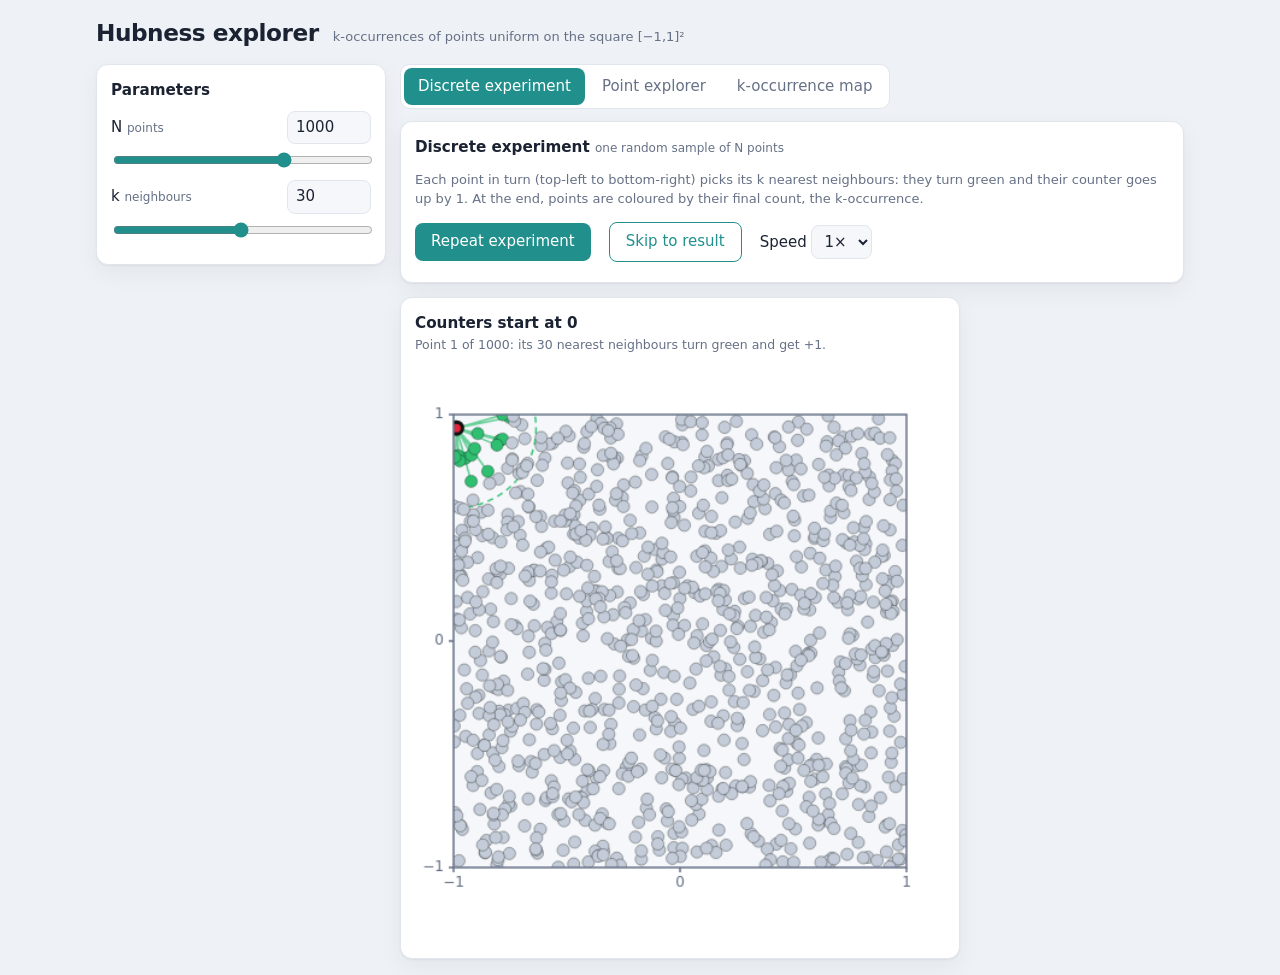
==== index.html @ 0003acc8 "first commit" ====
<!doctype html>
<html lang="en"><head><meta charset="utf-8">
<meta name="viewport" content="width=device-width,initial-scale=1,viewport-fit=cover">
<title>Hubness explorer</title><link rel="stylesheet" href="style.css"></head><body>
<header><h1>Hubness explorer</h1><span class="mut">k-occurrences of points uniform on the square [−1,1]²</span></header>
<div class="app">
<aside>
  <section class="box"><h2>Parameters</h2>
    <div class="par"><label for="nS">N <small>points</small></label><input id="nI" type="number" min="10" max="10000"><input id="nS" type="range" min="0" max="1000"></div>
    <div class="par"><label for="kS">k <small>neighbours</small></label><input id="kI" type="number" min="1"><input id="kS" type="range" min="0" max="1000"></div>
  </section>
  <section class="box" id="pointBox"><h2>The point</h2>
    <div class="seg" role="group" aria-label="Role of the point"><button data-r="c">c · reference</button><button data-r="x" class="on">x · target</button></div>
    <p class="hint" id="hint"></p>
    <label class="chk"><input type="checkbox" id="two"> Show <span id="twoL">c</span> as a second point</label>
    <div class="kv"><span>position</span><b id="pos"></b></div>
    <div class="kv"><span>O<sup>k:N</sup>(x)</span><b id="oval" class="big"></b></div>
  </section>
</aside>
<main>
  <div class="tabs"><button id="tD" class="on">Discrete experiment</button><button id="tE">Point explorer</button><button id="tO">k-occurrence map</button></div>
  <section id="disc">
    <div class="box"><h2>Discrete experiment <small>one random sample of N points</small></h2>
      <p class="mut">Each point in turn (top-left to bottom-right) picks its k nearest neighbours: they turn green and their counter goes up by 1. At the end, points are coloured by their final count, the k-occurrence.</p>
      <div class="row"><button class="btn" id="dRep">Repeat experiment</button><button class="btn ghost" id="dSkip">Skip to result</button>
        <label>Speed <select id="spd"><option value="1">1×</option><option value="2">2×</option><option value="4">4×</option><option value="8">8×</option></select></label></div>
      <div class="mut" id="dnote"></div></div>
    <div class="grid one" id="dgrid"></div>
  </section>
  <section id="explore" class="hide">
    <div class="grid" id="grid"></div>
    <div class="box"><h2>Empirical check <small>for the current x</small></h2>
      <div class="row"><label>Experiments <input id="E" type="number" value="200" min="1" max="5000"></label><button class="btn" id="simB">Simulate</button></div>
      <div id="simT" class="mut">Draws N uniform points per experiment and counts how many have x among their k nearest neighbours.</div>
      <canvas id="hist" width="600" height="120" class="wide"></canvas></div>
  <section class="box"><h2>Display</h2>
    <div class="par"><label for="rS">Resolution <small id="rV">150</small></label><span></span><input id="rS" type="range" min="30" max="200" step="10" value="150"></div>
    <label class="chk"><input type="checkbox" id="ord"> Show order 1+(N−1)·C instead of C</label>
  </section>
  </section>
  <section id="omap" class="hide">
    <p class="mut">Expected k-occurrence of every x, computed by midpoint integration over c; only 1/8 of the points are computed thanks to the square's symmetry.</p>
    <div class="grid one" id="ogrid"></div>
    <div class="box"><h2>Display</h2>
      <p class="mut">Midpoint integration over c, computing only 1/8 of the points thanks to the square's symmetry.</p>
      <div class="row"><label>Resolution <input id="oS" type="range" min="20" max="200" step="10" value="100"> <span id="oV">100</span></label><span id="oP" class="mut"></span></div></div>

  </section>
</main></div>
<script src="script.js"></script></body></html>
---- style.css ----
:root{--bg:#eef1f5;--panel:#fff;--tx:#1b2333;--mut:#667186;--line:#e1e6ee;--ac:#21908d;--field:#f5f7fa;--sh:0 1px 2px rgba(20,30,50,.06),0 8px 24px rgba(20,30,50,.05)}
@media(prefers-color-scheme:dark){:root:not([data-theme="light"]){--bg:#0f141e;--panel:#172033;--tx:#e6eaf2;--mut:#93a0b6;--line:#26304a;--ac:#35b779;--field:#0f141e;--sh:none}}
:root[data-theme="dark"]{--bg:#0f141e;--panel:#172033;--tx:#e6eaf2;--mut:#93a0b6;--line:#26304a;--ac:#35b779;--field:#0f141e;--sh:none}
:root{box-sizing:border-box;padding-top:env(safe-area-inset-top,0px);padding-bottom:env(safe-area-inset-bottom,0px)}
*{box-sizing:inherit}
html{background:var(--bg);scroll-padding-top:env(safe-area-inset-top,0px)}
body{margin:0 auto;max-width:1120px;padding:16px;background:var(--bg);color:var(--tx);font:15px/1.45 system-ui,-apple-system,"Segoe UI",sans-serif}
header{display:flex;flex-wrap:wrap;align-items:baseline;gap:4px 14px;margin-bottom:14px}
h1{font-size:1.45rem;font-weight:700;letter-spacing:-.02em;margin:0}
h2{font-size:.95rem;font-weight:650;margin:0 0 10px}
h2 small,label small{font-weight:400;color:var(--mut);font-size:12px}
.mut,.hint{color:var(--mut);font-size:13px}
.app{display:grid;grid-template-columns:290px minmax(0,1fr);gap:14px;align-items:start}
aside{display:flex;flex-direction:column;gap:12px;position:sticky;top:12px}
@media(max-width:860px){.app{grid-template-columns:1fr}aside{position:static}}
.box,.panel{background:var(--panel);border:1px solid var(--line);border-radius:12px;padding:14px;box-shadow:var(--sh);margin-bottom:0}
main .box{margin-top:14px}
.par{display:grid;grid-template-columns:1fr 84px;gap:6px 8px;align-items:center;margin-bottom:10px}
.par input[type=range]{grid-column:1/3}
input[type=number]{width:100%;background:var(--field);color:var(--tx);border:1px solid var(--line);border-radius:8px;padding:5px 8px;font:inherit}
input[type=range]{width:100%;accent-color:var(--ac)}
.seg{display:grid;grid-template-columns:1fr 1fr;background:var(--field);border:1px solid var(--line);border-radius:10px;padding:3px;gap:3px}
.seg button{border:0;background:transparent;color:var(--mut);padding:8px 6px;border-radius:8px;font:inherit;font-size:14px;cursor:pointer}
.seg button.on[data-r=c]{background:#e5253d;color:#fff}
.seg button.on[data-r=x]{background:#16181d;color:#fff}
.hint{margin:8px 0}
.kv{display:flex;justify-content:space-between;align-items:baseline;padding:6px 0;border-top:1px solid var(--line)}
.kv span{color:var(--mut)}
.big{font-size:1.35rem;color:var(--ac)}
.chk{display:flex;gap:8px;font-size:14px;margin-top:4px}
.tabs{display:inline-flex;background:var(--panel);border:1px solid var(--line);border-radius:10px;padding:3px;gap:3px;margin-bottom:12px}
.tabs button{border:0;background:transparent;color:var(--mut);padding:8px 14px;border-radius:8px;font:inherit;cursor:pointer}
.tabs .on{background:var(--ac);color:#fff}
.btn{background:var(--ac);color:#fff;border:0;border-radius:8px;padding:8px 16px;font:inherit;cursor:pointer}
.row{display:flex;flex-wrap:wrap;gap:8px 18px;align-items:center;margin:6px 0}
.row input[type=number]{width:90px}
.grid{display:grid;grid-template-columns:1fr 1fr;gap:14px}
.grid.one{grid-template-columns:minmax(0,560px)}
@media(max-width:700px){.grid{grid-template-columns:1fr}}
.panel h3{font-size:.95rem;font-weight:650;margin:0}
.panel .sub{color:var(--mut);font-size:12.5px;margin:2px 0 8px;min-height:2.6em}
canvas{width:100%;aspect-ratio:1;display:block;touch-action:none;cursor:crosshair}
canvas.wide{aspect-ratio:auto;margin-top:8px;cursor:default}
.bar{height:8px;border-radius:4px;margin-top:8px}
.sc{display:flex;justify-content:space-between;color:var(--mut);font-size:12px;margin-top:2px}
.hov{color:var(--mut);font-size:12px;min-height:1.3em;margin-top:2px}
.hide{display:none}

.btn.ghost{background:transparent;color:var(--ac);border:1px solid var(--ac)}
select{background:var(--field);color:var(--tx);border:1px solid var(--line);border-radius:8px;padding:6px 8px;font:inherit}
#disc .box{margin-top:0;margin-bottom:14px}

.hov.val{color:var(--tx);font-size:13px;margin-top:6px}
.kv b{text-align:right}
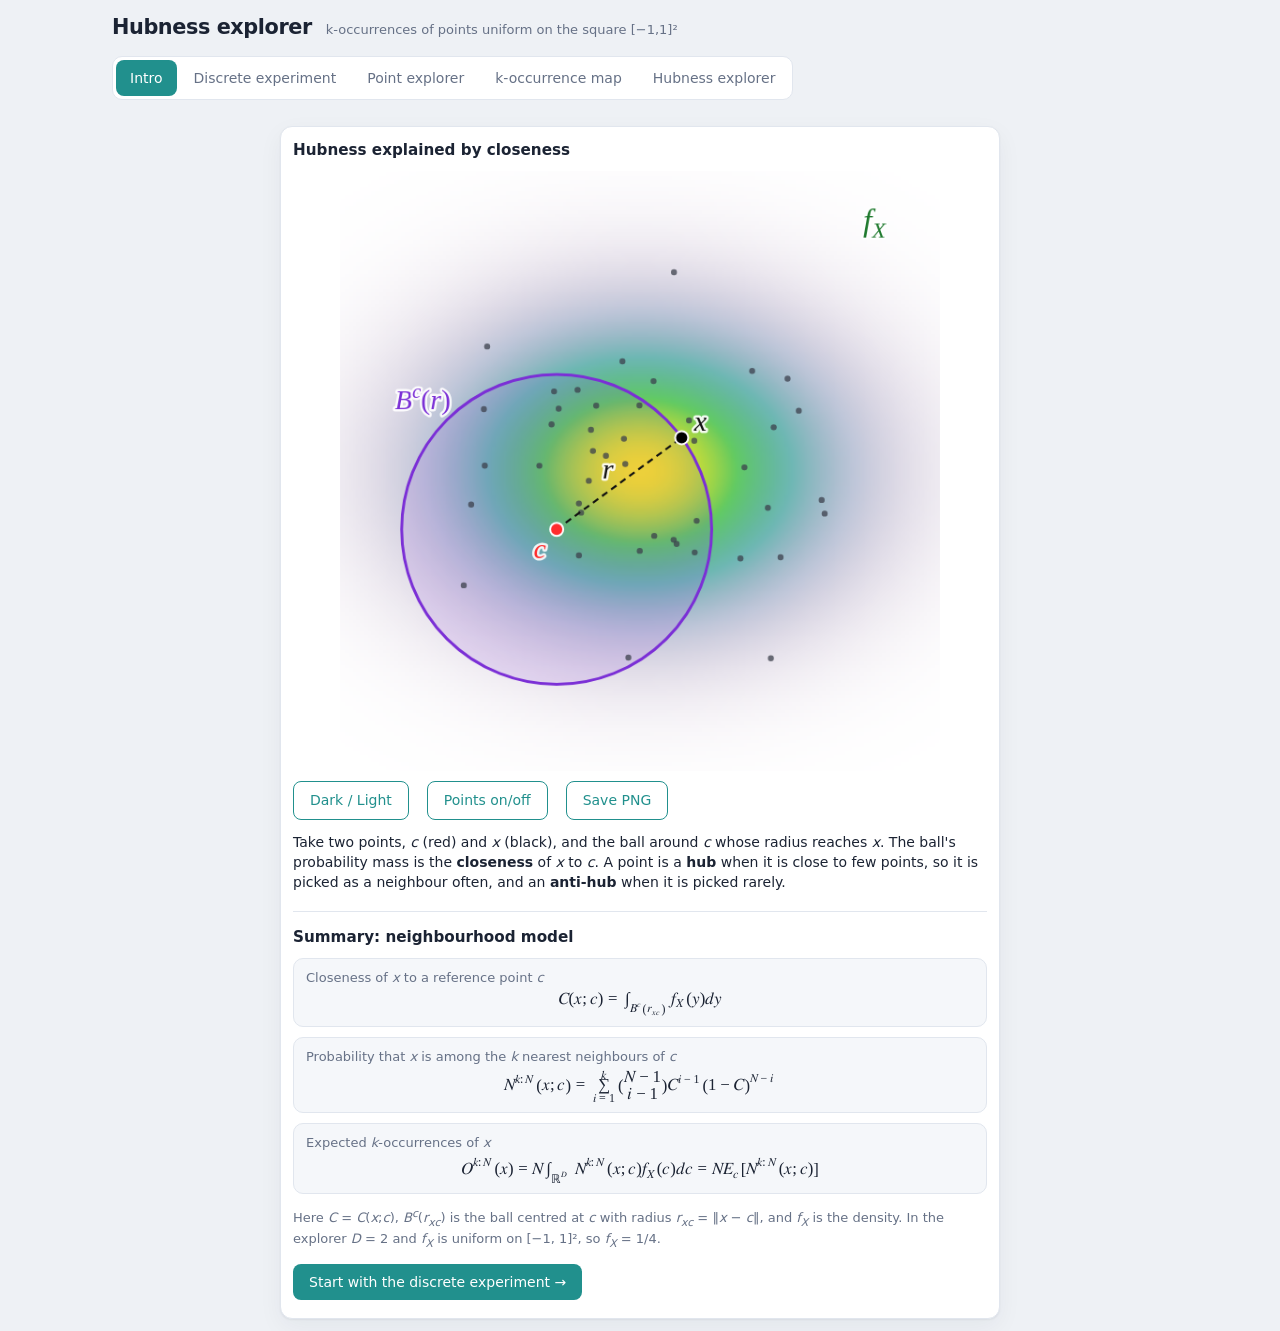
==== commit e956aa4d: "Add files via upload" ====
--- a/index.html
+++ b/index.html
@@ -4,22 +4,28 @@
 <title>Hubness explorer</title><link rel="stylesheet" href="style.css"></head><body>
 <header><h1>Hubness explorer</h1><span class="mut">k-occurrences of points uniform on the square [−1,1]²</span></header>
 <div class="app">
-<aside>
+<aside id="side">
   <section class="box"><h2>Parameters</h2>
     <div class="par"><label for="nS">N <small>points</small></label><input id="nI" type="number" min="10" max="10000"><input id="nS" type="range" min="0" max="1000"></div>
     <div class="par"><label for="kS">k <small>neighbours</small></label><input id="kI" type="number" min="1"><input id="kS" type="range" min="0" max="1000"></div>
   </section>
-  <section class="box" id="pointBox"><h2>The point</h2>
-    <div class="seg" role="group" aria-label="Role of the point"><button data-r="c">c · reference</button><button data-r="x" class="on">x · target</button></div>
-    <p class="hint" id="hint"></p>
-    <label class="chk"><input type="checkbox" id="two"> Show <span id="twoL">c</span> as a second point</label>
-    <div class="kv"><span>position</span><b id="pos"></b></div>
-    <div class="kv"><span>O<sup>k:N</sup>(x)</span><b id="oval" class="big"></b></div>
-  </section>
 </aside>
 <main>
-  <div class="tabs"><button id="tD" class="on">Discrete experiment</button><button id="tE">Point explorer</button><button id="tO">k-occurrence map</button></div>
-  <section id="disc">
+  <div class="tabs"><button id="tI" class="on">Intro</button><button id="tD">Discrete experiment</button><button id="tE">Point explorer</button><button id="tO">k-occurrence map</button><button id="tH">Hubness explorer</button></div>
+  <section id="intro">
+    <div class="box intro"><h2>Hubness explained by closeness</h2>
+      <canvas id="ic" class="diag"></canvas>
+      <div class="row"><button class="btn ghost" id="iTheme">Dark / Light</button><button class="btn ghost" id="iPts">Points on/off</button><button class="btn ghost" id="iPng">Save PNG</button></div>
+      <p>Take two points, <i>c</i> (red) and <i>x</i> (black), and the ball around <i>c</i> whose radius reaches <i>x</i>. The ball's probability mass is the <b>closeness</b> of <i>x</i> to <i>c</i>. A point is a <b>hub</b> when it is close to few points, so it is picked as a neighbour often, and an <b>anti-hub</b> when it is picked rarely.</p>
+      <h2 class="sum">Summary: neighbourhood model</h2>
+      <div class="item"><div class="lab">Closeness of <i>x</i> to a reference point <i>c</i></div><div class="eq"><math display="block"><mi>C</mi><mo>(</mo><mi>x</mi><mo>;</mo><mi>c</mi><mo>)</mo><mo>=</mo><msub><mo>∫</mo><mrow><msup><mi>B</mi><mi>c</mi></msup><mo>(</mo><msub><mi>r</mi><mrow><mi>x</mi><mi>c</mi></mrow></msub><mo>)</mo></mrow></msub><msub><mi>f</mi><mi>X</mi></msub><mo>(</mo><mi>y</mi><mo>)</mo><mi>d</mi><mi>y</mi></math></div></div>
+      <div class="item"><div class="lab">Probability that <i>x</i> is among the <i>k</i> nearest neighbours of <i>c</i></div><div class="eq"><math display="block"><msup><mi>N</mi><mrow><mi>k</mi><mo>:</mo><mi>N</mi></mrow></msup><mo>(</mo><mi>x</mi><mo>;</mo><mi>c</mi><mo>)</mo><mo>=</mo><munderover><mo>∑</mo><mrow><mi>i</mi><mo>=</mo><mn>1</mn></mrow><mi>k</mi></munderover><mo>(</mo><mfrac linethickness="0"><mrow><mi>N</mi><mo>−</mo><mn>1</mn></mrow><mrow><mi>i</mi><mo>−</mo><mn>1</mn></mrow></mfrac><mo>)</mo><msup><mi>C</mi><mrow><mi>i</mi><mo>−</mo><mn>1</mn></mrow></msup><msup><mrow><mo>(</mo><mn>1</mn><mo>−</mo><mi>C</mi><mo>)</mo></mrow><mrow><mi>N</mi><mo>−</mo><mi>i</mi></mrow></msup></math></div></div>
+      <div class="item"><div class="lab">Expected <i>k</i>-occurrences of <i>x</i></div><div class="eq"><math display="block"><msup><mi>O</mi><mrow><mi>k</mi><mo>:</mo><mi>N</mi></mrow></msup><mo>(</mo><mi>x</mi><mo>)</mo><mo>=</mo><mi>N</mi><msub><mo>∫</mo><msup><mi>ℝ</mi><mi>D</mi></msup></msub><msup><mi>N</mi><mrow><mi>k</mi><mo>:</mo><mi>N</mi></mrow></msup><mo>(</mo><mi>x</mi><mo>;</mo><mi>c</mi><mo>)</mo><msub><mi>f</mi><mi>X</mi></msub><mo>(</mo><mi>c</mi><mo>)</mo><mi>d</mi><mi>c</mi><mo>=</mo><mi>N</mi><msub><mi>E</mi><mi>c</mi></msub><mo>[</mo><msup><mi>N</mi><mrow><mi>k</mi><mo>:</mo><mi>N</mi></mrow></msup><mo>(</mo><mi>x</mi><mo>;</mo><mi>c</mi><mo>)</mo><mo>]</mo></math></div></div>
+      <p class="mut">Here <i>C</i> = <i>C</i>(<i>x</i>;<i>c</i>), <i>B</i><sup><i>c</i></sup>(<i>r</i><sub><i>xc</i></sub>) is the ball centred at <i>c</i> with radius <i>r</i><sub><i>xc</i></sub> = ‖<i>x</i> − <i>c</i>‖, and <i>f<sub>X</sub></i> is the density. In the explorer <i>D</i> = 2 and <i>f<sub>X</sub></i> is uniform on [−1, 1]², so <i>f<sub>X</sub></i> = 1/4.</p>
+      <div class="row"><button class="btn" id="goD">Start with the discrete experiment →</button></div>
+    </div>
+  </section>
+  <section id="disc" class="hide">
     <div class="box"><h2>Discrete experiment <small>one random sample of N points</small></h2>
       <p class="mut">Each point in turn (top-left to bottom-right) picks its k nearest neighbours: they turn green and their counter goes up by 1. At the end, points are coloured by their final count, the k-occurrence.</p>
       <div class="row"><button class="btn" id="dRep">Repeat experiment</button><button class="btn ghost" id="dSkip">Skip to result</button>
@@ -28,8 +34,15 @@
     <div class="grid one" id="dgrid"></div>
   </section>
   <section id="explore" class="hide">
+    <div class="box rolebar">
+      <div class="seg" role="group" aria-label="Role of the point"><button data-r="c">c · reference</button><button data-r="x" class="on">x · target</button></div>
+      <label class="chk"><input type="checkbox" id="two"> Show <span id="twoL">c</span> as a second point</label>
+      <p class="hint" id="hint"></p>
+      <div class="kv"><span>position</span><b id="pos"></b></div>
+      <div class="kv" id="oRow"><span>O<sup>k:N</sup>(x)</span><b id="oval" class="big"></b></div>
+    </div>
     <div class="grid" id="grid"></div>
-    <div class="box"><h2>Empirical check <small>for the current x</small></h2>
+    <div class="box" id="simBox"><h2>Empirical check <small>for the current x</small></h2>
       <div class="row"><label>Experiments <input id="E" type="number" value="200" min="1" max="5000"></label><button class="btn" id="simB">Simulate</button></div>
       <div id="simT" class="mut">Draws N uniform points per experiment and counts how many have x among their k nearest neighbours.</div>
       <canvas id="hist" width="600" height="120" class="wide"></canvas></div>
@@ -46,5 +59,18 @@
       <div class="row"><label>Resolution <input id="oS" type="range" min="20" max="200" step="10" value="100"> <span id="oV">100</span></label><span id="oP" class="mut"></span></div></div>
 
   </section>
+  <section id="hub" class="hide">
+    <div class="box">
+      <h2>Hubness explorer <small>uniform ball in D dimensions · x = origin</small></h2>
+      <p class="mut">By rotational symmetry the closeness of the origin to <i>c</i> depends only on <i>s</i> = ‖<i>c</i>‖. So the expectation over <i>c</i> reduces to one integral in <i>s</i>, with radial density <i>D s</i><sup><i>D</i>−1</sup>:</p>
+      <div class="eq"><math display="block"><msup><mi>O</mi><mrow><mi>k</mi><mo>:</mo><mi>N</mi></mrow></msup><mo>(</mo><mn>0</mn><mo>)</mo><mo>=</mo><mi>N</mi><msubsup><mo>∫</mo><mn>0</mn><mn>1</mn></msubsup><msup><mi>N</mi><mrow><mi>k</mi><mo>:</mo><mi>N</mi></mrow></msup><mo>(</mo><mi>s</mi><mo>)</mo><mi>D</mi><msup><mi>s</mi><mrow><mi>D</mi><mo>−</mo><mn>1</mn></mrow></msup><mi>d</mi><mi>s</mi><mo>,</mo><mspace width="1em"/><mi>s</mi><mo>=</mo><mo>‖</mo><mi>c</mi><mo>‖</mo></math></div>
+      <p class="mut">The closeness of the origin is <i>s</i><sup><i>D</i></sup> for <i>s</i> ≤ ½. For larger <i>s</i> it is the lens where the ball around <i>c</i> meets the unit ball, divided by the unit-ball volume, computed with the regularised incomplete beta function. N and k come from the sidebar.</p>
+      <div class="row"><label>Dimension D <input id="hDn" type="number" min="1" max="50" value="2" style="width:80px"></label><input id="hDs" type="range" min="1" max="20" value="2" style="flex:1"></div>
+      <div class="row"><span>O(0) = <b class="big" id="hO"></b></span><span>O/k = <b id="hOk"></b></span></div>
+    </div>
+    <div class="box"><h3>Expected k-occurrence of the origin against D</h3><p class="mut">At the current N and k. The dashed line is k, the average k-occurrence over all points. The red dot is the current D.</p><canvas id="hc1" class="wide" width="880" height="280"></canvas></div>
+    <div class="box"><h3>k-occurrence map of the origin over (N, k)</h3><p class="mut">At the current D. Blank cells have k &gt; N. The white dot is the current N and k.</p><canvas id="hc2" class="wide" width="880" height="420"></canvas><div class="mut" id="hcP"></div></div>
+    <div class="box"><h3>Normalised k-occurrence O/k against k</h3><p class="mut">At the current D and N. The dashed line is O/k = 1, the uniform value.</p><canvas id="hc3" class="wide" width="880" height="280"></canvas></div>
+  </section>
 </main></div>
 <script src="script.js"></script></body></html>
--- a/style.css
+++ b/style.css
@@ -4,16 +4,16 @@
 :root{box-sizing:border-box;padding-top:env(safe-area-inset-top,0px);padding-bottom:env(safe-area-inset-bottom,0px)}
 *{box-sizing:inherit}
 html{background:var(--bg);scroll-padding-top:env(safe-area-inset-top,0px)}
-body{margin:0 auto;max-width:1120px;padding:16px;background:var(--bg);color:var(--tx);font:15px/1.45 system-ui,-apple-system,"Segoe UI",sans-serif}
+body{margin:0 auto;max-width:1080px;padding:12px;background:var(--bg);color:var(--tx);font:14px/1.45 system-ui,-apple-system,"Segoe UI",sans-serif}
 header{display:flex;flex-wrap:wrap;align-items:baseline;gap:4px 14px;margin-bottom:14px}
-h1{font-size:1.45rem;font-weight:700;letter-spacing:-.02em;margin:0}
+h1{font-size:1.3rem;font-weight:700;letter-spacing:-.02em;margin:0}
 h2{font-size:.95rem;font-weight:650;margin:0 0 10px}
 h2 small,label small{font-weight:400;color:var(--mut);font-size:12px}
 .mut,.hint{color:var(--mut);font-size:13px}
-.app{display:grid;grid-template-columns:290px minmax(0,1fr);gap:14px;align-items:start}
+.app{display:grid;grid-template-columns:260px minmax(0,1fr);gap:12px;align-items:start}
 aside{display:flex;flex-direction:column;gap:12px;position:sticky;top:12px}
 @media(max-width:860px){.app{grid-template-columns:1fr}aside{position:static}}
-.box,.panel{background:var(--panel);border:1px solid var(--line);border-radius:12px;padding:14px;box-shadow:var(--sh);margin-bottom:0}
+.box,.panel{background:var(--panel);border:1px solid var(--line);border-radius:12px;padding:12px;box-shadow:var(--sh);margin-bottom:0}
 main .box{margin-top:14px}
 .par{display:grid;grid-template-columns:1fr 84px;gap:6px 8px;align-items:center;margin-bottom:10px}
 .par input[type=range]{grid-column:1/3}
@@ -41,8 +41,6 @@
 .panel .sub{color:var(--mut);font-size:12.5px;margin:2px 0 8px;min-height:2.6em}
 canvas{width:100%;aspect-ratio:1;display:block;touch-action:none;cursor:crosshair}
 canvas.wide{aspect-ratio:auto;margin-top:8px;cursor:default}
-.bar{height:8px;border-radius:4px;margin-top:8px}
-.sc{display:flex;justify-content:space-between;color:var(--mut);font-size:12px;margin-top:2px}
 .hov{color:var(--mut);font-size:12px;min-height:1.3em;margin-top:2px}
 .hide{display:none}
 
@@ -52,3 +50,39 @@
 
 .hov.val{color:var(--tx);font-size:13px;margin-top:6px}
 .kv b{text-align:right}
+
+.app.solo{grid-template-columns:1fr}
+.intro{max-width:720px;margin:0 auto}
+.intro p{margin:12px 0}
+.eq{font-family:Georgia,"Times New Roman",serif;font-size:1.05rem;padding:10px 14px;background:var(--field);border:1px solid var(--line);border-radius:8px;overflow-x:auto;white-space:nowrap}
+canvas.diag{max-width:600px;margin:0 auto 10px;border-radius:10px;cursor:default}
+.panel.full{grid-column:1/-1}
+.tabs{max-width:100%;overflow-x:auto}
+.tabs button{white-space:nowrap}
+@media(max-width:520px){.tabs button{padding:8px 10px;font-size:14px}}
+
+.mw{display:flex;gap:4px;align-items:stretch}
+.mw canvas{flex:1 1 0;min-width:0;width:auto}
+.lg{position:relative;width:44px;flex:none;font-size:11px;color:var(--mut)}
+.lg .bar{position:absolute;left:2px;top:7.27%;bottom:7.27%;width:10px;border-radius:3px}
+.lg .hi{position:absolute;left:16px;top:7.27%;transform:translateY(-50%)}
+.lg .lo{position:absolute;left:16px;bottom:7.27%;transform:translateY(50%)}
+.rolebar{display:flex;flex-wrap:wrap;gap:8px 18px;align-items:center}
+.rolebar .seg{width:250px}
+.rolebar .chk{margin:0}
+.rolebar .hint{flex-basis:100%;margin:0}
+.rolebar .kv{flex-basis:100%;border-top:1px solid var(--line);padding:6px 0;margin:0}
+.rolebar .kv b{margin-left:auto}
+.rolebar .big{font-size:1.15rem}
+.pval{text-align:center;font-size:14px;color:var(--tx);margin-top:6px}
+.pval b{color:var(--ac)}
+.sum{margin-top:18px;border-top:1px solid var(--line);padding-top:14px}
+.res{padding-left:20px}
+.res li{margin:8px 0}
+.res .eq{margin:6px 0 2px}
+.box h3{font-size:.95rem;font-weight:650;margin:0 0 4px}
+.sum{margin-top:18px;border-top:1px solid var(--line);padding-top:14px}
+.item{border:1px solid var(--line);border-radius:10px;padding:10px 12px;margin:10px 0;background:var(--field)}
+.item .lab{font-size:13px;color:var(--mut);margin-bottom:4px}
+.item .eq{padding:0;border:0;background:none}
+#hub .box{margin-bottom:14px}
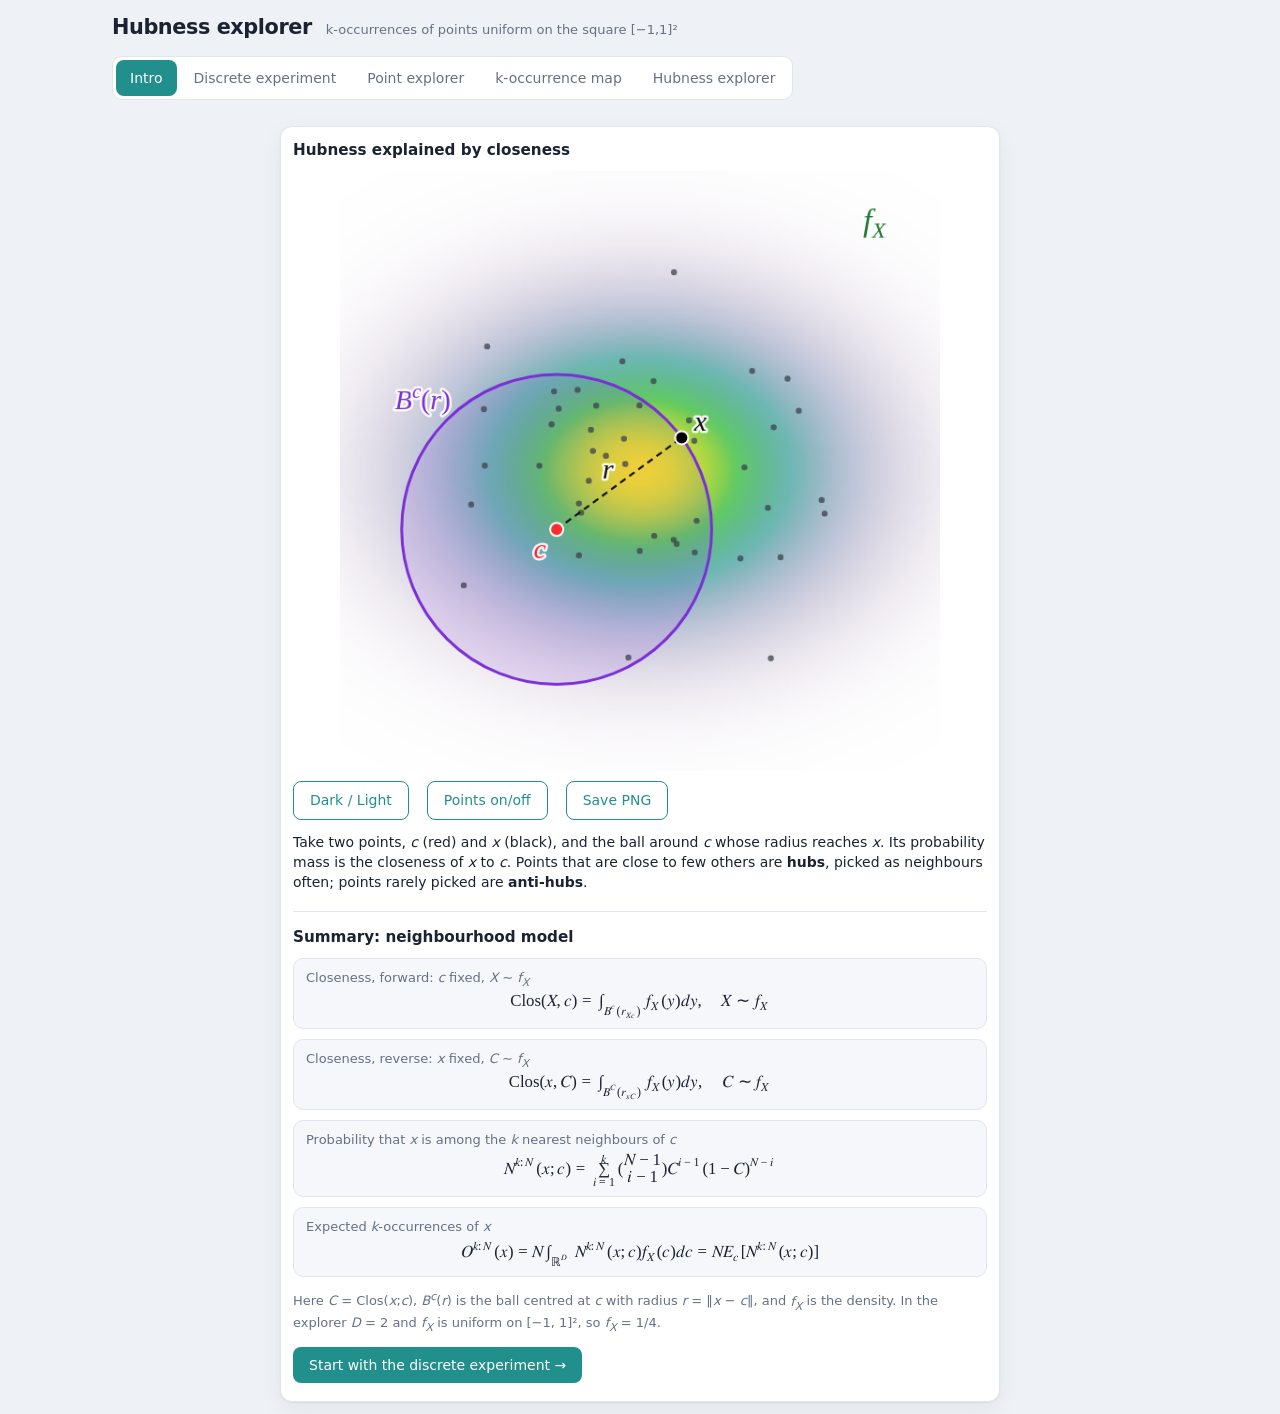
==== commit 59f4128f: "Add files via upload" ====
--- a/index.html
+++ b/index.html
@@ -16,12 +16,13 @@
     <div class="box intro"><h2>Hubness explained by closeness</h2>
       <canvas id="ic" class="diag"></canvas>
       <div class="row"><button class="btn ghost" id="iTheme">Dark / Light</button><button class="btn ghost" id="iPts">Points on/off</button><button class="btn ghost" id="iPng">Save PNG</button></div>
-      <p>Take two points, <i>c</i> (red) and <i>x</i> (black), and the ball around <i>c</i> whose radius reaches <i>x</i>. The ball's probability mass is the <b>closeness</b> of <i>x</i> to <i>c</i>. A point is a <b>hub</b> when it is close to few points, so it is picked as a neighbour often, and an <b>anti-hub</b> when it is picked rarely.</p>
+      <p>Take two points, <i>c</i> (red) and <i>x</i> (black), and the ball around <i>c</i> whose radius reaches <i>x</i>. Its probability mass is the closeness of <i>x</i> to <i>c</i>. Points that are close to few others are <b>hubs</b>, picked as neighbours often; points rarely picked are <b>anti-hubs</b>.</p>
       <h2 class="sum">Summary: neighbourhood model</h2>
-      <div class="item"><div class="lab">Closeness of <i>x</i> to a reference point <i>c</i></div><div class="eq"><math display="block"><mi>C</mi><mo>(</mo><mi>x</mi><mo>;</mo><mi>c</mi><mo>)</mo><mo>=</mo><msub><mo>∫</mo><mrow><msup><mi>B</mi><mi>c</mi></msup><mo>(</mo><msub><mi>r</mi><mrow><mi>x</mi><mi>c</mi></mrow></msub><mo>)</mo></mrow></msub><msub><mi>f</mi><mi>X</mi></msub><mo>(</mo><mi>y</mi><mo>)</mo><mi>d</mi><mi>y</mi></math></div></div>
-      <div class="item"><div class="lab">Probability that <i>x</i> is among the <i>k</i> nearest neighbours of <i>c</i></div><div class="eq"><math display="block"><msup><mi>N</mi><mrow><mi>k</mi><mo>:</mo><mi>N</mi></mrow></msup><mo>(</mo><mi>x</mi><mo>;</mo><mi>c</mi><mo>)</mo><mo>=</mo><munderover><mo>∑</mo><mrow><mi>i</mi><mo>=</mo><mn>1</mn></mrow><mi>k</mi></munderover><mo>(</mo><mfrac linethickness="0"><mrow><mi>N</mi><mo>−</mo><mn>1</mn></mrow><mrow><mi>i</mi><mo>−</mo><mn>1</mn></mrow></mfrac><mo>)</mo><msup><mi>C</mi><mrow><mi>i</mi><mo>−</mo><mn>1</mn></mrow></msup><msup><mrow><mo>(</mo><mn>1</mn><mo>−</mo><mi>C</mi><mo>)</mo></mrow><mrow><mi>N</mi><mo>−</mo><mi>i</mi></mrow></msup></math></div></div>
-      <div class="item"><div class="lab">Expected <i>k</i>-occurrences of <i>x</i></div><div class="eq"><math display="block"><msup><mi>O</mi><mrow><mi>k</mi><mo>:</mo><mi>N</mi></mrow></msup><mo>(</mo><mi>x</mi><mo>)</mo><mo>=</mo><mi>N</mi><msub><mo>∫</mo><msup><mi>ℝ</mi><mi>D</mi></msup></msub><msup><mi>N</mi><mrow><mi>k</mi><mo>:</mo><mi>N</mi></mrow></msup><mo>(</mo><mi>x</mi><mo>;</mo><mi>c</mi><mo>)</mo><msub><mi>f</mi><mi>X</mi></msub><mo>(</mo><mi>c</mi><mo>)</mo><mi>d</mi><mi>c</mi><mo>=</mo><mi>N</mi><msub><mi>E</mi><mi>c</mi></msub><mo>[</mo><msup><mi>N</mi><mrow><mi>k</mi><mo>:</mo><mi>N</mi></mrow></msup><mo>(</mo><mi>x</mi><mo>;</mo><mi>c</mi><mo>)</mo><mo>]</mo></math></div></div>
-      <p class="mut">Here <i>C</i> = <i>C</i>(<i>x</i>;<i>c</i>), <i>B</i><sup><i>c</i></sup>(<i>r</i><sub><i>xc</i></sub>) is the ball centred at <i>c</i> with radius <i>r</i><sub><i>xc</i></sub> = ‖<i>x</i> − <i>c</i>‖, and <i>f<sub>X</sub></i> is the density. In the explorer <i>D</i> = 2 and <i>f<sub>X</sub></i> is uniform on [−1, 1]², so <i>f<sub>X</sub></i> = 1/4.</p>
+      <div class="item"><div class="lab">Closeness, forward: <i>c</i> fixed, <i>X</i> ∼ <i>f<sub>X</sub></i></div><div class="eq"><math display="block"><mi>Clos</mi><mo stretchy="false">(</mo><mi>X</mi><mo>,</mo><mi>c</mi><mo stretchy="false">)</mo><mo>=</mo><msub><mo>∫</mo><mrow><msup><mi>B</mi><mi>c</mi></msup><mo stretchy="false">(</mo><msub><mi>r</mi><mrow><mi>X</mi><mi>c</mi></mrow></msub><mo stretchy="false">)</mo></mrow></msub><msub><mi>f</mi><mi>X</mi></msub><mo stretchy="false">(</mo><mi>y</mi><mo stretchy="false">)</mo><mi>d</mi><mi>y</mi><mo>,</mo><mspace width="1em"/><mi>X</mi><mo>∼</mo><msub><mi>f</mi><mi>X</mi></msub></math></div></div>
+      <div class="item"><div class="lab">Closeness, reverse: <i>x</i> fixed, <i>C</i> ∼ <i>f<sub>X</sub></i></div><div class="eq"><math display="block"><mi>Clos</mi><mo stretchy="false">(</mo><mi>x</mi><mo>,</mo><mi>C</mi><mo stretchy="false">)</mo><mo>=</mo><msub><mo>∫</mo><mrow><msup><mi>B</mi><mi>C</mi></msup><mo stretchy="false">(</mo><msub><mi>r</mi><mrow><mi>x</mi><mi>C</mi></mrow></msub><mo stretchy="false">)</mo></mrow></msub><msub><mi>f</mi><mi>X</mi></msub><mo stretchy="false">(</mo><mi>y</mi><mo stretchy="false">)</mo><mi>d</mi><mi>y</mi><mo>,</mo><mspace width="1em"/><mi>C</mi><mo>∼</mo><msub><mi>f</mi><mi>X</mi></msub></math></div></div>
+      <div class="item"><div class="lab">Probability that <i>x</i> is among the <i>k</i> nearest neighbours of <i>c</i></div><div class="eq"><math display="block"><msup><mi>N</mi><mrow><mi>k</mi><mo>:</mo><mi>N</mi></mrow></msup><mo stretchy="false">(</mo><mi>x</mi><mo>;</mo><mi>c</mi><mo stretchy="false">)</mo><mo>=</mo><munderover><mo>∑</mo><mrow><mi>i</mi><mo>=</mo><mn>1</mn></mrow><mi>k</mi></munderover><mo stretchy="false">(</mo><mfrac linethickness="0"><mrow><mi>N</mi><mo>−</mo><mn>1</mn></mrow><mrow><mi>i</mi><mo>−</mo><mn>1</mn></mrow></mfrac><mo stretchy="false">)</mo><msup><mi>C</mi><mrow><mi>i</mi><mo>−</mo><mn>1</mn></mrow></msup><msup><mrow><mo stretchy="false">(</mo><mn>1</mn><mo>−</mo><mi>C</mi><mo stretchy="false">)</mo></mrow><mrow><mi>N</mi><mo>−</mo><mi>i</mi></mrow></msup></math></div></div>
+      <div class="item"><div class="lab">Expected <i>k</i>-occurrences of <i>x</i></div><div class="eq"><math display="block"><msup><mi>O</mi><mrow><mi>k</mi><mo>:</mo><mi>N</mi></mrow></msup><mo stretchy="false">(</mo><mi>x</mi><mo stretchy="false">)</mo><mo>=</mo><mi>N</mi><msub><mo>∫</mo><msup><mi>ℝ</mi><mi>D</mi></msup></msub><msup><mi>N</mi><mrow><mi>k</mi><mo>:</mo><mi>N</mi></mrow></msup><mo stretchy="false">(</mo><mi>x</mi><mo>;</mo><mi>c</mi><mo stretchy="false">)</mo><msub><mi>f</mi><mi>X</mi></msub><mo stretchy="false">(</mo><mi>c</mi><mo stretchy="false">)</mo><mi>d</mi><mi>c</mi><mo>=</mo><mi>N</mi><msub><mi>E</mi><mi>c</mi></msub><mo stretchy="false">[</mo><msup><mi>N</mi><mrow><mi>k</mi><mo>:</mo><mi>N</mi></mrow></msup><mo stretchy="false">(</mo><mi>x</mi><mo>;</mo><mi>c</mi><mo stretchy="false">)</mo><mo stretchy="false">]</mo></math></div></div>
+      <p class="mut">Here <i>C</i> = Clos(<i>x</i>;<i>c</i>), <i>B</i><sup><i>c</i></sup>(<i>r</i>) is the ball centred at <i>c</i> with radius <i>r</i> = ‖<i>x</i> − <i>c</i>‖, and <i>f<sub>X</sub></i> is the density. In the explorer <i>D</i> = 2 and <i>f<sub>X</sub></i> is uniform on [−1, 1]², so <i>f<sub>X</sub></i> = 1/4.</p>
       <div class="row"><button class="btn" id="goD">Start with the discrete experiment →</button></div>
     </div>
   </section>
@@ -35,7 +36,7 @@
   </section>
   <section id="explore" class="hide">
     <div class="box rolebar">
-      <div class="seg" role="group" aria-label="Role of the point"><button data-r="c">c · reference</button><button data-r="x" class="on">x · target</button></div>
+      <div class="seg" role="group" aria-label="Role of the point"><button data-r="c" class="on">c · reference</button><button data-r="x">x · target</button></div>
       <label class="chk"><input type="checkbox" id="two"> Show <span id="twoL">c</span> as a second point</label>
       <p class="hint" id="hint"></p>
       <div class="kv"><span>position</span><b id="pos"></b></div>
@@ -63,7 +64,7 @@
     <div class="box">
       <h2>Hubness explorer <small>uniform ball in D dimensions · x = origin</small></h2>
       <p class="mut">By rotational symmetry the closeness of the origin to <i>c</i> depends only on <i>s</i> = ‖<i>c</i>‖. So the expectation over <i>c</i> reduces to one integral in <i>s</i>, with radial density <i>D s</i><sup><i>D</i>−1</sup>:</p>
-      <div class="eq"><math display="block"><msup><mi>O</mi><mrow><mi>k</mi><mo>:</mo><mi>N</mi></mrow></msup><mo>(</mo><mn>0</mn><mo>)</mo><mo>=</mo><mi>N</mi><msubsup><mo>∫</mo><mn>0</mn><mn>1</mn></msubsup><msup><mi>N</mi><mrow><mi>k</mi><mo>:</mo><mi>N</mi></mrow></msup><mo>(</mo><mi>s</mi><mo>)</mo><mi>D</mi><msup><mi>s</mi><mrow><mi>D</mi><mo>−</mo><mn>1</mn></mrow></msup><mi>d</mi><mi>s</mi><mo>,</mo><mspace width="1em"/><mi>s</mi><mo>=</mo><mo>‖</mo><mi>c</mi><mo>‖</mo></math></div>
+      <div class="eq"><math display="block"><msup><mi>O</mi><mrow><mi>k</mi><mo>:</mo><mi>N</mi></mrow></msup><mo stretchy="false">(</mo><mn>0</mn><mo stretchy="false">)</mo><mo>=</mo><mi>N</mi><msubsup><mo>∫</mo><mn>0</mn><mn>1</mn></msubsup><msup><mi>N</mi><mrow><mi>k</mi><mo>:</mo><mi>N</mi></mrow></msup><mo stretchy="false">(</mo><mi>s</mi><mo stretchy="false">)</mo><mi>D</mi><msup><mi>s</mi><mrow><mi>D</mi><mo>−</mo><mn>1</mn></mrow></msup><mi>d</mi><mi>s</mi><mo>,</mo><mspace width="1em"/><mi>s</mi><mo>=</mo><mo>‖</mo><mi>c</mi><mo>‖</mo></math></div>
       <p class="mut">The closeness of the origin is <i>s</i><sup><i>D</i></sup> for <i>s</i> ≤ ½. For larger <i>s</i> it is the lens where the ball around <i>c</i> meets the unit ball, divided by the unit-ball volume, computed with the regularised incomplete beta function. N and k come from the sidebar.</p>
       <div class="row"><label>Dimension D <input id="hDn" type="number" min="1" max="50" value="2" style="width:80px"></label><input id="hDs" type="range" min="1" max="20" value="2" style="flex:1"></div>
       <div class="row"><span>O(0) = <b class="big" id="hO"></b></span><span>O/k = <b id="hOk"></b></span></div>
--- a/style.css
+++ b/style.css
@@ -86,3 +86,6 @@
 .item .lab{font-size:13px;color:var(--mut);margin-bottom:4px}
 .item .eq{padding:0;border:0;background:none}
 #hub .box{margin-bottom:14px}
+.pval{font-size:13px;color:var(--tx);margin-top:8px}
+.eq{overflow:visible;white-space:normal}
+.eq math{font-size:1em}
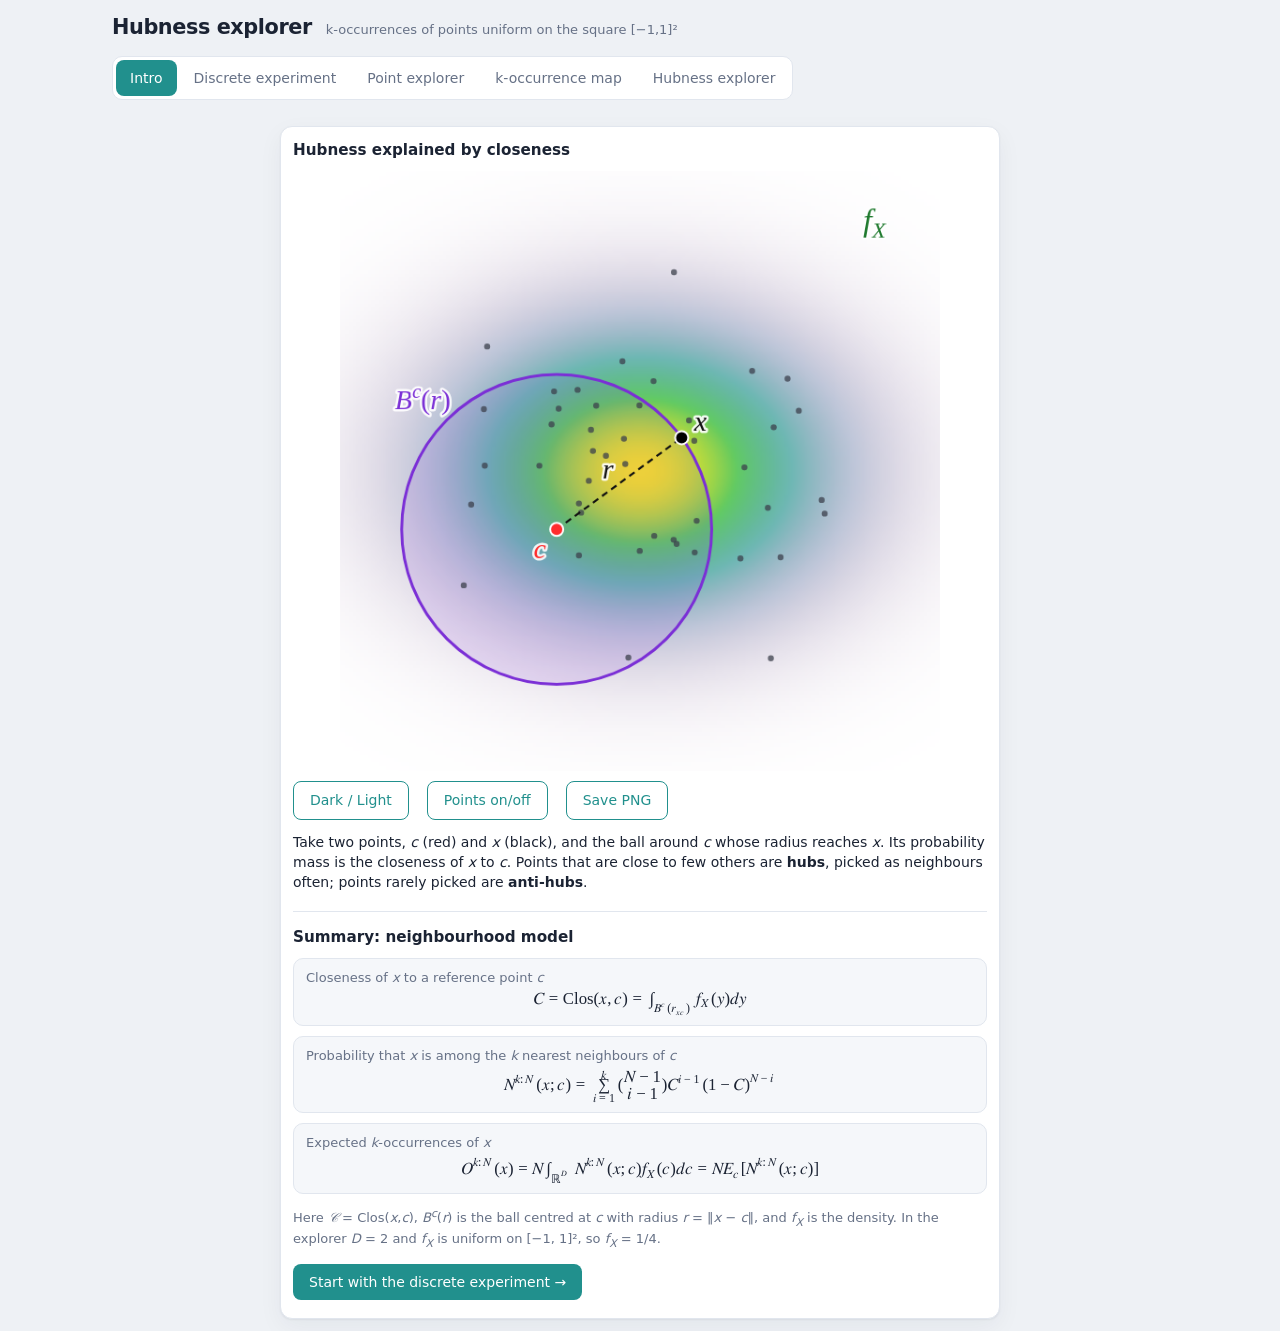
==== commit 498440ac: "Add files via upload" ====
--- a/index.html
+++ b/index.html
@@ -18,11 +18,10 @@
       <div class="row"><button class="btn ghost" id="iTheme">Dark / Light</button><button class="btn ghost" id="iPts">Points on/off</button><button class="btn ghost" id="iPng">Save PNG</button></div>
       <p>Take two points, <i>c</i> (red) and <i>x</i> (black), and the ball around <i>c</i> whose radius reaches <i>x</i>. Its probability mass is the closeness of <i>x</i> to <i>c</i>. Points that are close to few others are <b>hubs</b>, picked as neighbours often; points rarely picked are <b>anti-hubs</b>.</p>
       <h2 class="sum">Summary: neighbourhood model</h2>
-      <div class="item"><div class="lab">Closeness, forward: <i>c</i> fixed, <i>X</i> ∼ <i>f<sub>X</sub></i></div><div class="eq"><math display="block"><mi>Clos</mi><mo stretchy="false">(</mo><mi>X</mi><mo>,</mo><mi>c</mi><mo stretchy="false">)</mo><mo>=</mo><msub><mo>∫</mo><mrow><msup><mi>B</mi><mi>c</mi></msup><mo stretchy="false">(</mo><msub><mi>r</mi><mrow><mi>X</mi><mi>c</mi></mrow></msub><mo stretchy="false">)</mo></mrow></msub><msub><mi>f</mi><mi>X</mi></msub><mo stretchy="false">(</mo><mi>y</mi><mo stretchy="false">)</mo><mi>d</mi><mi>y</mi><mo>,</mo><mspace width="1em"/><mi>X</mi><mo>∼</mo><msub><mi>f</mi><mi>X</mi></msub></math></div></div>
-      <div class="item"><div class="lab">Closeness, reverse: <i>x</i> fixed, <i>C</i> ∼ <i>f<sub>X</sub></i></div><div class="eq"><math display="block"><mi>Clos</mi><mo stretchy="false">(</mo><mi>x</mi><mo>,</mo><mi>C</mi><mo stretchy="false">)</mo><mo>=</mo><msub><mo>∫</mo><mrow><msup><mi>B</mi><mi>C</mi></msup><mo stretchy="false">(</mo><msub><mi>r</mi><mrow><mi>x</mi><mi>C</mi></mrow></msub><mo stretchy="false">)</mo></mrow></msub><msub><mi>f</mi><mi>X</mi></msub><mo stretchy="false">(</mo><mi>y</mi><mo stretchy="false">)</mo><mi>d</mi><mi>y</mi><mo>,</mo><mspace width="1em"/><mi>C</mi><mo>∼</mo><msub><mi>f</mi><mi>X</mi></msub></math></div></div>
-      <div class="item"><div class="lab">Probability that <i>x</i> is among the <i>k</i> nearest neighbours of <i>c</i></div><div class="eq"><math display="block"><msup><mi>N</mi><mrow><mi>k</mi><mo>:</mo><mi>N</mi></mrow></msup><mo stretchy="false">(</mo><mi>x</mi><mo>;</mo><mi>c</mi><mo stretchy="false">)</mo><mo>=</mo><munderover><mo>∑</mo><mrow><mi>i</mi><mo>=</mo><mn>1</mn></mrow><mi>k</mi></munderover><mo stretchy="false">(</mo><mfrac linethickness="0"><mrow><mi>N</mi><mo>−</mo><mn>1</mn></mrow><mrow><mi>i</mi><mo>−</mo><mn>1</mn></mrow></mfrac><mo stretchy="false">)</mo><msup><mi>C</mi><mrow><mi>i</mi><mo>−</mo><mn>1</mn></mrow></msup><msup><mrow><mo stretchy="false">(</mo><mn>1</mn><mo>−</mo><mi>C</mi><mo stretchy="false">)</mo></mrow><mrow><mi>N</mi><mo>−</mo><mi>i</mi></mrow></msup></math></div></div>
+      <div class="item"><div class="lab">Closeness of <i>x</i> to a reference point <i>c</i></div><div class="eq"><math display="block"><mi mathvariant="script">C</mi><mo>=</mo><mi>Clos</mi><mo stretchy="false">(</mo><mi>x</mi><mo>,</mo><mi>c</mi><mo stretchy="false">)</mo><mo>=</mo><msub><mo>∫</mo><mrow><msup><mi>B</mi><mi>c</mi></msup><mo stretchy="false">(</mo><msub><mi>r</mi><mrow><mi>x</mi><mi>c</mi></mrow></msub><mo stretchy="false">)</mo></mrow></msub><msub><mi>f</mi><mi>X</mi></msub><mo stretchy="false">(</mo><mi>y</mi><mo stretchy="false">)</mo><mi>d</mi><mi>y</mi></math></div></div>
+      <div class="item"><div class="lab">Probability that <i>x</i> is among the <i>k</i> nearest neighbours of <i>c</i></div><div class="eq"><math display="block"><msup><mi>N</mi><mrow><mi>k</mi><mo>:</mo><mi>N</mi></mrow></msup><mo stretchy="false">(</mo><mi>x</mi><mo>;</mo><mi>c</mi><mo stretchy="false">)</mo><mo>=</mo><munderover><mo>∑</mo><mrow><mi>i</mi><mo>=</mo><mn>1</mn></mrow><mi>k</mi></munderover><mo stretchy="false">(</mo><mfrac linethickness="0"><mrow><mi>N</mi><mo>−</mo><mn>1</mn></mrow><mrow><mi>i</mi><mo>−</mo><mn>1</mn></mrow></mfrac><mo stretchy="false">)</mo><msup><mi mathvariant="script">C</mi><mrow><mi>i</mi><mo>−</mo><mn>1</mn></mrow></msup><msup><mrow><mo stretchy="false">(</mo><mn>1</mn><mo>−</mo><mi mathvariant="script">C</mi><mo stretchy="false">)</mo></mrow><mrow><mi>N</mi><mo>−</mo><mi>i</mi></mrow></msup></math></div></div>
       <div class="item"><div class="lab">Expected <i>k</i>-occurrences of <i>x</i></div><div class="eq"><math display="block"><msup><mi>O</mi><mrow><mi>k</mi><mo>:</mo><mi>N</mi></mrow></msup><mo stretchy="false">(</mo><mi>x</mi><mo stretchy="false">)</mo><mo>=</mo><mi>N</mi><msub><mo>∫</mo><msup><mi>ℝ</mi><mi>D</mi></msup></msub><msup><mi>N</mi><mrow><mi>k</mi><mo>:</mo><mi>N</mi></mrow></msup><mo stretchy="false">(</mo><mi>x</mi><mo>;</mo><mi>c</mi><mo stretchy="false">)</mo><msub><mi>f</mi><mi>X</mi></msub><mo stretchy="false">(</mo><mi>c</mi><mo stretchy="false">)</mo><mi>d</mi><mi>c</mi><mo>=</mo><mi>N</mi><msub><mi>E</mi><mi>c</mi></msub><mo stretchy="false">[</mo><msup><mi>N</mi><mrow><mi>k</mi><mo>:</mo><mi>N</mi></mrow></msup><mo stretchy="false">(</mo><mi>x</mi><mo>;</mo><mi>c</mi><mo stretchy="false">)</mo><mo stretchy="false">]</mo></math></div></div>
-      <p class="mut">Here <i>C</i> = Clos(<i>x</i>;<i>c</i>), <i>B</i><sup><i>c</i></sup>(<i>r</i>) is the ball centred at <i>c</i> with radius <i>r</i> = ‖<i>x</i> − <i>c</i>‖, and <i>f<sub>X</sub></i> is the density. In the explorer <i>D</i> = 2 and <i>f<sub>X</sub></i> is uniform on [−1, 1]², so <i>f<sub>X</sub></i> = 1/4.</p>
+      <p class="mut">Here <i>𝒞</i> = Clos(<i>x</i>,<i>c</i>), <i>B</i><sup><i>c</i></sup>(<i>r</i>) is the ball centred at <i>c</i> with radius <i>r</i> = ‖<i>x</i> − <i>c</i>‖, and <i>f<sub>X</sub></i> is the density. In the explorer <i>D</i> = 2 and <i>f<sub>X</sub></i> is uniform on [−1, 1]², so <i>f<sub>X</sub></i> = 1/4.</p>
       <div class="row"><button class="btn" id="goD">Start with the discrete experiment →</button></div>
     </div>
   </section>
